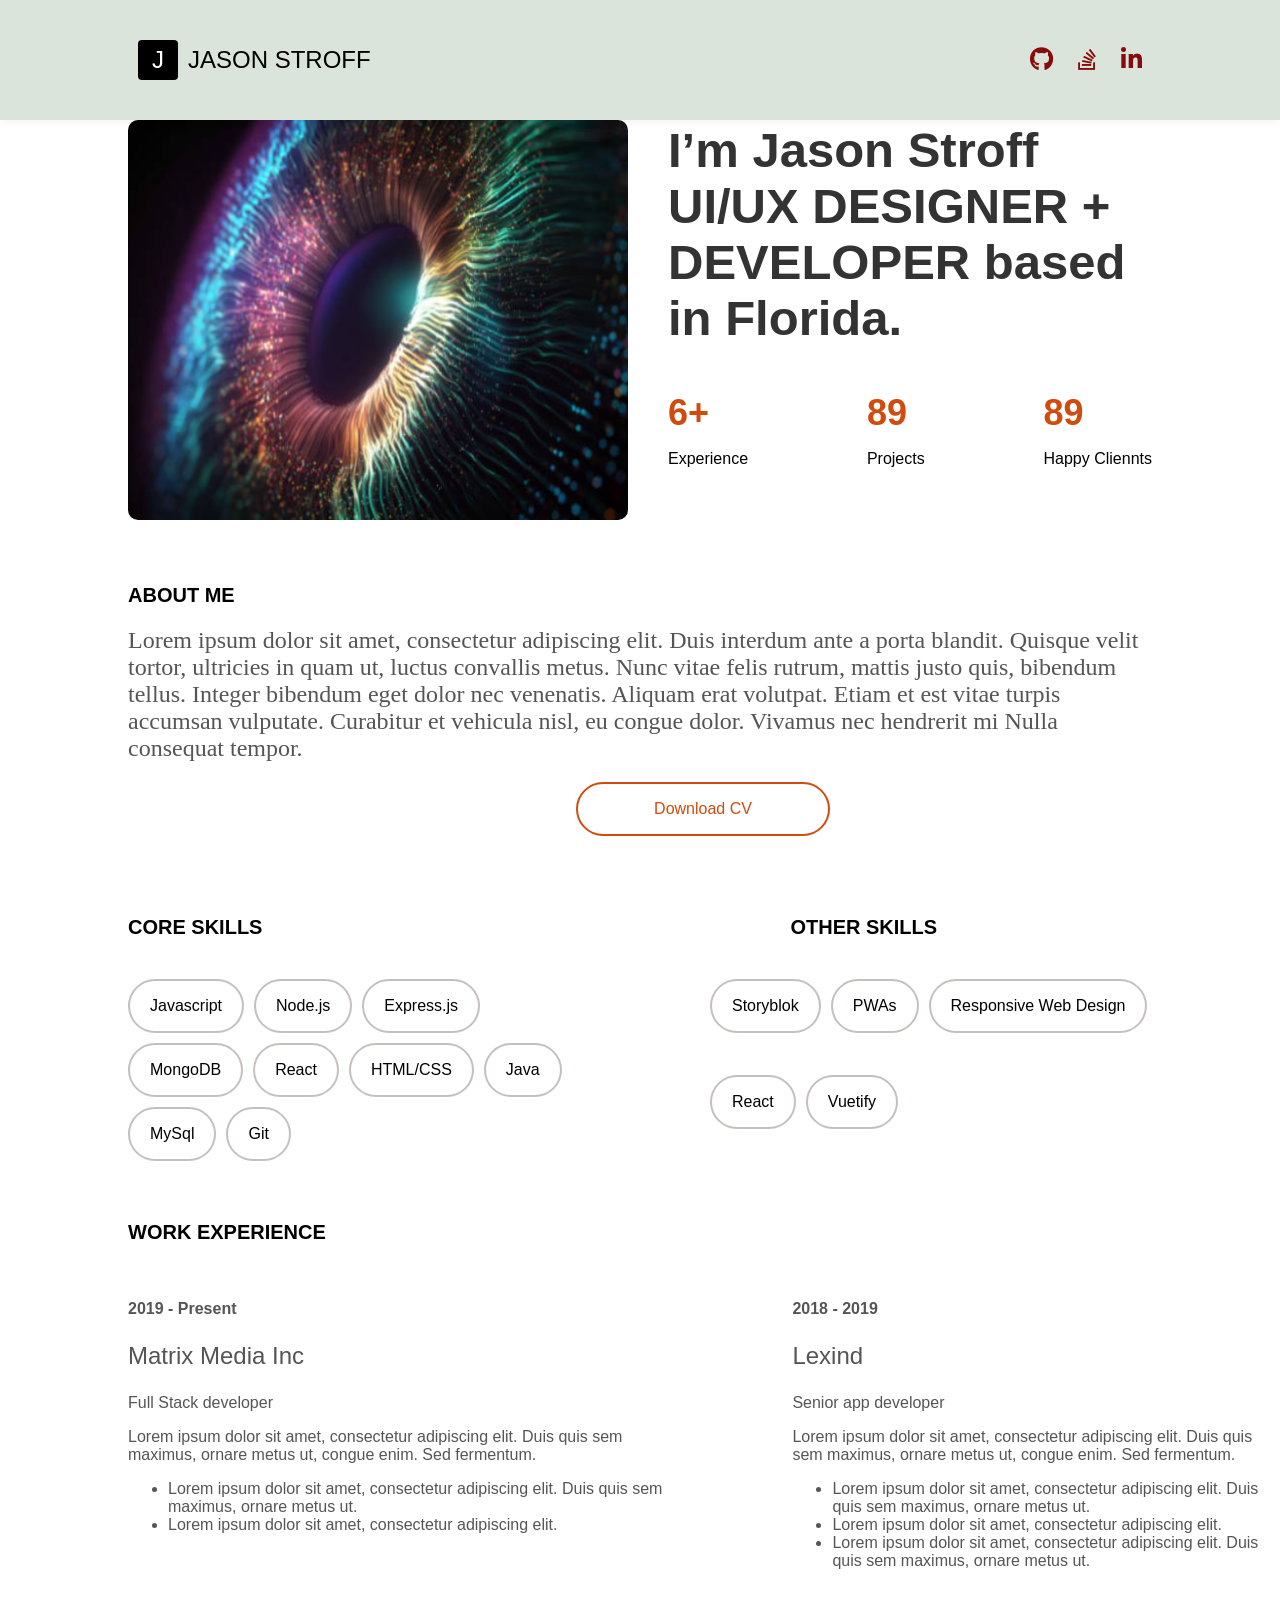
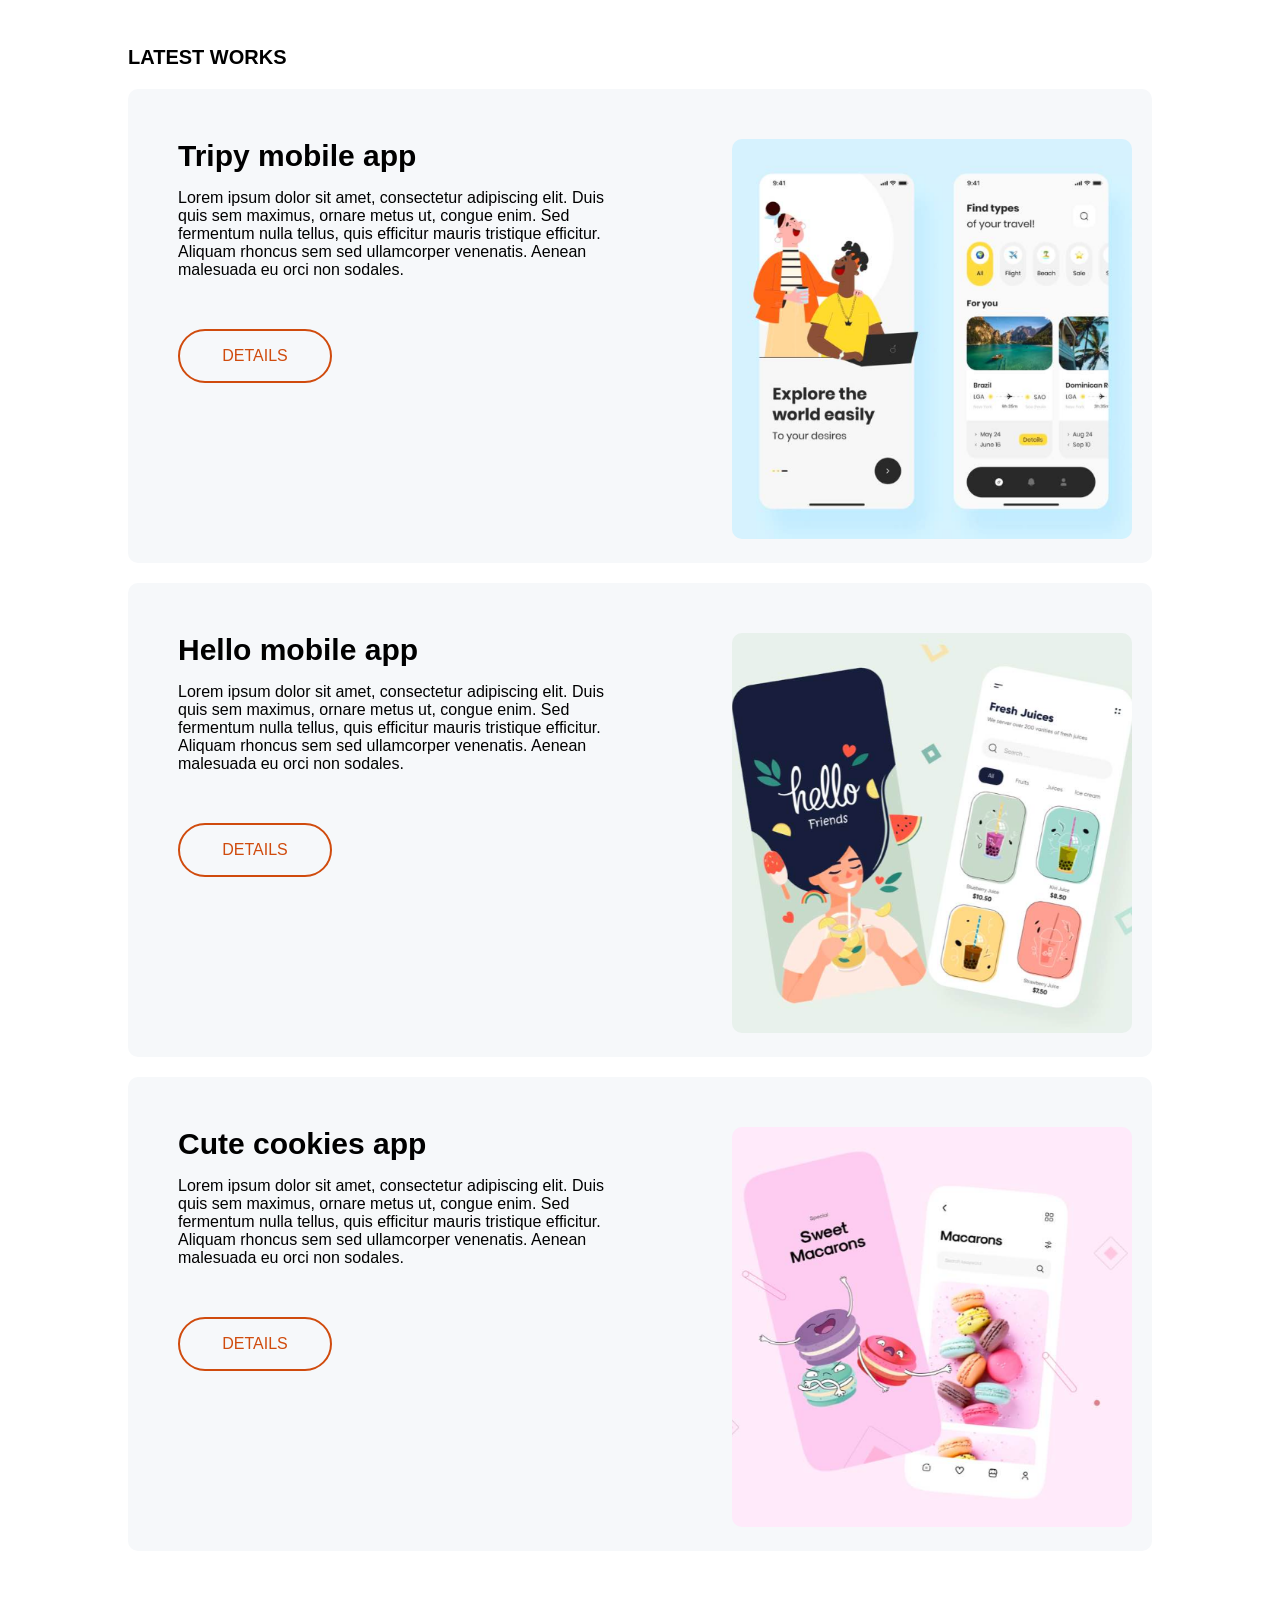
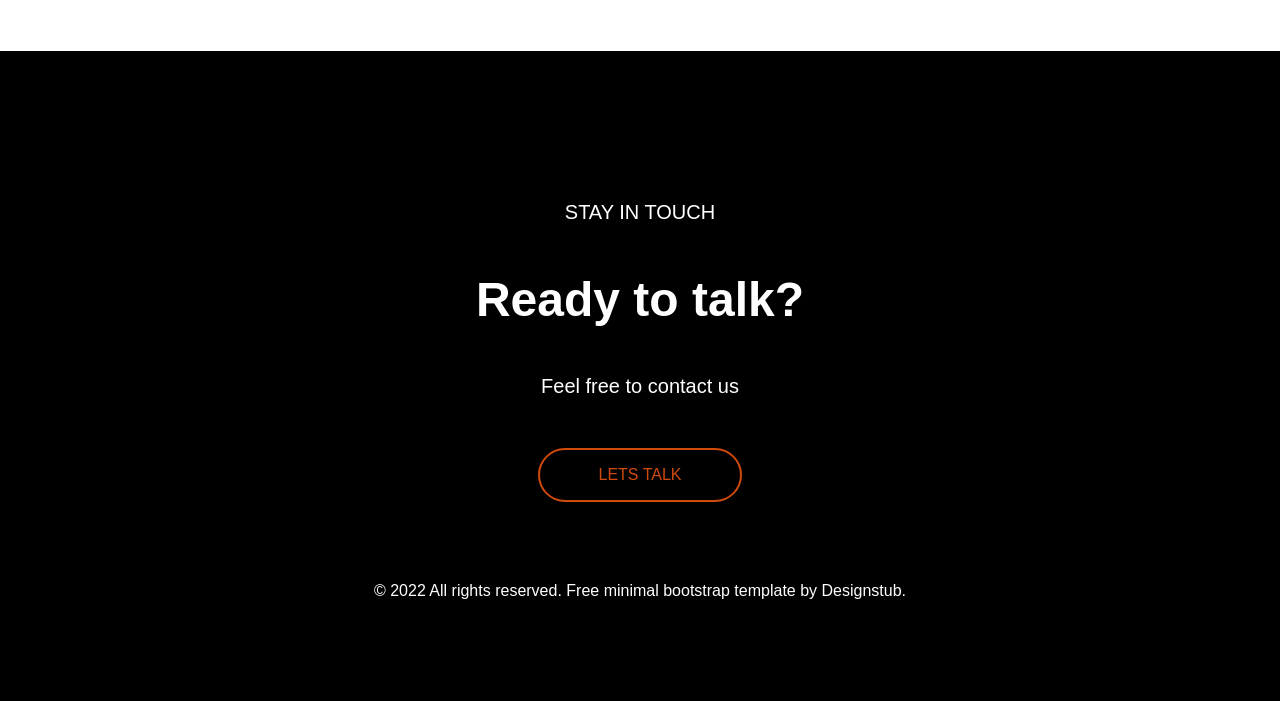
==== BT5/Exercise2/index.html @ 0fc591fa "feat: add BT5" ====
<!doctype html>
<html lang="en">
  <head>
    <meta charset="UTF-8" />
    <meta name="viewport" content="width=device-width, initial-scale=1.0" />
    <title>Profile</title>
    <link rel="stylesheet" href="style.css" />
    <link
      rel="stylesheet"
      href="https://cdnjs.cloudflare.com/ajax/libs/font-awesome/6.0.0/css/all.min.css"
    />
  </head>
  <body>
    <header class="top-head">
      <div class="container">
        <a href="index.html" class="logo"><span>J</span>JASON STROFF</a>
        <ul>
          <li>
            <a href="index.html"><i class="fa-brands fa-github"></i></a>
          </li>
          <li>
            <a href="index.html"><i class="fa-brands fa-stack-overflow"></i></a>
          </li>
          <li>
            <a href="index.html"><i class="fa-brands fa-linkedin-in"></i></a>
          </li>
        </ul>
      </div>
    </header>

    <div class="box1">
      <div>
        <img src="img.png" alt="Profile Picture" class="box1-img" />
      </div>
      <div class="box1-content">
        <h1>I’m Jason Stroff UI/UX DESIGNER + DEVELOPER based in Florida.</h1>
        <div class="box1-content-info">
          <div>
            <p class="box1-content-info-number">6+</p>
            <p>Experience</p>
          </div>
          <div>
            <p class="box1-content-info-number">89</p>
            <p>Projects</p>
          </div>
          <div>
            <p class="box1-content-info-number">89</p>
            <p>Happy Cliennts</p>
          </div>
        </div>
      </div>
    </div>

    <h3 class="title">ABOUT ME</h3>
    <p class="about-me">
      Lorem ipsum dolor sit amet, consectetur adipiscing elit. Duis interdum
      ante a porta blandit. Quisque velit tortor, ultricies in quam ut, luctus
      convallis metus. Nunc vitae felis rutrum, mattis justo quis, bibendum
      tellus. Integer bibendum eget dolor nec venenatis. Aliquam erat volutpat.
      Etiam et est vitae turpis accumsan vulputate. Curabitur et vehicula nisl,
      eu congue dolor. Vivamus nec hendrerit mi Nulla consequat tempor.
    </p>

    <a href="index.html" class="btn-download">Download CV</a>

    <div class="skills">
      <h3 class="title">CORE SKILLS</h3>
      <h3 class="title">OTHER SKILLS</h3>
    </div>
    <div class="box2">
      <div class="box2-core-skills">
        <div class="btn-skill">Javascript</div>
        <div class="btn-skill">Node.js</div>
        <div class="btn-skill">Express.js</div>
        <div class="btn-skill">MongoDB</div>
        <div class="btn-skill">React</div>
        <div class="btn-skill">HTML/CSS</div>
        <div class="btn-skill">Java</div>
        <div class="btn-skill">MySql</div>
        <div class="btn-skill">Git</div>
      </div>
      <div class="box2-other-skills">
        <div class="btn-skill">Storyblok</div>
        <div class="btn-skill">PWAs</div>
        <div class="btn-skill">Responsive Web Design</div>
        <div class="btn-skill">React</div>
        <div class="btn-skill">Vuetify</div>
      </div>
    </div>

    <h3 class="title">WORK EXPERIENCE</h3>

    <div class="box3">
      <div class="box3-box1">
        <p><b>2019 - Present</b></p>
        <p style="font-size: 24px">Matrix Media Inc</p>
        <p>Full Stack developer</p>
        <p>
          Lorem ipsum dolor sit amet, consectetur adipiscing elit. Duis quis sem
          maximus, ornare metus ut, congue enim. Sed fermentum.
        </p>
        <ul>
          <li>
            Lorem ipsum dolor sit amet, consectetur adipiscing elit. Duis quis
            sem maximus, ornare metus ut.
          </li>
          <li>Lorem ipsum dolor sit amet, consectetur adipiscing elit.</li>
        </ul>
      </div>
      <div class="box3-box2">
        <p><b>2018 - 2019</b></p>
        <p style="font-size: 24px">Lexind</p>
        <p>Senior app developer</p>
        <p>
          Lorem ipsum dolor sit amet, consectetur adipiscing elit. Duis quis sem
          maximus, ornare metus ut, congue enim. Sed fermentum.
        </p>
        <ul>
          <li>
            Lorem ipsum dolor sit amet, consectetur adipiscing elit. Duis quis
            sem maximus, ornare metus ut.
          </li>
          <li>Lorem ipsum dolor sit amet, consectetur adipiscing elit.</li>
          <li>
            Lorem ipsum dolor sit amet, consectetur adipiscing elit. Duis quis
            sem maximus, ornare metus ut.
          </li>
        </ul>
      </div>
    </div>

    <h3 class="title">LATEST WORKS</h3>

    <div class="box4">
      <div class="box4-left">
        <b style="font-size: 30px">Tripy mobile app</b>
        <p>
          Lorem ipsum dolor sit amet, consectetur adipiscing elit. Duis quis sem
          maximus, ornare metus ut, congue enim. Sed fermentum nulla tellus,
          quis efficitur mauris tristique efficitur. Aliquam rhoncus sem sed
          ullamcorper venenatis. Aenean malesuada eu orci non sodales.
        </p>
        <a href="#" class="btn-details">DETAILS</a>
      </div>
      <div class="box4-right">
        <img src="img1.png" alt="Tripy mobile app" class="box4-right-img" />
      </div>
    </div>
    <div class="box4">
      <div class="box4-left">
        <b style="font-size: 30px">Hello mobile app</b>
        <p>
          Lorem ipsum dolor sit amet, consectetur adipiscing elit. Duis quis sem
          maximus, ornare metus ut, congue enim. Sed fermentum nulla tellus,
          quis efficitur mauris tristique efficitur. Aliquam rhoncus sem sed
          ullamcorper venenatis. Aenean malesuada eu orci non sodales.
        </p>
        <a href="#" class="btn-details">DETAILS</a>
      </div>
      <div class="box4-right">
        <img src="img2.png" alt="Tripy mobile app" class="box4-right-img" />
      </div>
    </div>
    <div class="box4">
      <div class="box4-left">
        <b style="font-size: 30px">Cute cookies app</b>
        <p>
          Lorem ipsum dolor sit amet, consectetur adipiscing elit. Duis quis sem
          maximus, ornare metus ut, congue enim. Sed fermentum nulla tellus,
          quis efficitur mauris tristique efficitur. Aliquam rhoncus sem sed
          ullamcorper venenatis. Aenean malesuada eu orci non sodales.
        </p>
        <a href="#" class="btn-details">DETAILS</a>
      </div>
      <div class="box4-right">
        <img src="img3.png" alt="Tripy mobile app" class="box4-right-img" />
      </div>
    </div>
    
    <footer class="footer">
      <p style="font-size: 20px; padding-top: 150px">STAY IN TOUCH</p>
      <p style="font-size: 48px; font-weight: bold">Ready to talk?</p>
      <p style="font-size: 20px">Feel free to contact us</p>
      <a href="#" class="btn-footer">LETS TALK</a>
      <p>© 2022 All rights reserved. Free minimal bootstrap template by Designstub.</p>
    </footer>
  </body>
</html>
---- BT5/Exercise2/style.css ----
body{
    background-color: #fff;
    font-family: Arial, sans-serif;
    margin: 0;
    padding: 0px;   
    
}

.top-head{
    padding: 20px 10%  ;
    text-align: center;
    background-color: #dbe4db;
    box-shadow: 0 2px 10px rgba(28, 21, 12, 0.05);
    position: sticky;
    top: 0;
}

.container{
    display: flex;
    justify-content: space-between;
    align-items: center;
    margin: 10px;
}

.container a span{
    display: inline-block;
    width: 40px;
    height: 40px;
    background-color: #000;
    color: #fff;
    border-radius: 10%;
    text-align: center;
    line-height: 40px;
    margin-right: 10px;
}

.container a{
    text-decoration: none;
    color: #000;
    font-size: 24px;
}

.container ul{
    list-style: none;
    display: flex;
    gap: 25px;
    
}

.container ul li a{
    color: rgb(136, 11, 11);
    font-size: 24px;
}

.box1{
    display: flex;
    justify-content: space-between;
    align-items: center;
    gap: 40px;
    margin: 0 10%;
}

.box1-img{
    width: 500px;
    height: 400px;
    border-radius: 10px;
}

.box1-content{
    display: flex;
    flex-direction: column;
    gap: 10px;
    width: 550px;
    height: 400px;
}
.box1-content h1{
    font-size: 49px;
    color: #333;
    margin: 0;
}

.box1-content-info{
    display: flex;
    gap: 20px;
    justify-content: space-between;
}
.box1-content-info-number{
    font-size: 36px;
    font-weight: bold;
    color: rgb(208, 75, 13);
    margin-bottom: 0;
}

.title{
    margin-top: 60px;
    margin-left: 10%;
    font-size: 20px;
}

.about-me{
    margin: 15px 10%;
    font-size: 24px;
    font-family: 'Times New Roman', Times, serif;
    font-weight:  100;
    color: #555;
}
.btn-download{
    display: block;
    width: 250px;
    height: 50px;
    color: #fff;
    text-align: center;
    line-height: 50px;
    text-decoration: none;
    margin: 20px 45%;
    border: 2px solid rgb(208, 75, 13);
    border-radius: 30px;
    color: rgb(208, 75, 13);
}

.btn-download:hover{
    background-color: rgb(208, 75, 13);
    color: #fff;
    cursor: pointer;
}

.skills{
    display: flex;
    justify-content: flex-start;
    align-items: center;
    gap: 400px;
}

.box2{
    display: flex;
    margin: 20px 10%;
}

.box2-core-skills, .box2-other-skills{
    display: flex;
    flex-wrap: wrap;
    gap: 10px;
    width: 600px;
}

.box2-other-skills{
    margin-left: 140px;
}


.btn-skill{
    border: 2px solid rgb(197, 192, 191);
    width: auto;
    height: 50px;
    text-align: center;
    line-height: 50px;
    border-radius: 30px;
    padding: 0 20px;
}

.box3{
    display: flex;
    flex-direction: row;

}

.box3-box1{
    width: 550px;
    margin: 20px 10%;
}
.box3-box2{
    width: 500px;
    margin-top: 20px;
}

.box3 p, .box3 ul {
    color: #555;
}

.box4{
    display: flex;
    margin: 20px 10%;
    background-color: #F6F8FA;
    border-radius: 10px;
}

.box4-left{
    margin: 50px;
    width: 600px;
    height: auto;
}

.box4-right{
    margin: 50px 20px 20px 50px;
}
.box4-right-img{
    width: 400px;
    height: 400px;
    object-fit: cover;
    border-radius: 10px;
}

.btn-details{
    display: block;
    width: 150px;
    height: 50px;
    border: 2px solid rgb(208, 75, 13);
    border-radius: 30px;
    text-align: center;
    line-height: 50px;
    text-decoration: none;
    margin: 50px 0;
    color: rgb(208, 75, 13);
}

.btn-details:hover{
    background-color: rgb(208, 75, 13);
    color: #fff;
    cursor: pointer;
}

.footer{
    height: 650px;
    background-color: #dbe4db;
    text-align: center;
    margin-top: 100px;
    color:#fff;
    background-color: black;
}

.btn-footer{
    display: block;
    text-decoration: none;
    color: rgb(208, 75, 13);
    width: 200px;
    height: 50px;
    line-height: 50px;
    border: 2px solid rgb(208, 75, 13);
    border-radius: 30px;
    margin: 0 auto;
    margin-top: 50px;
    margin-bottom: 80px;
}   
.btn-footer:hover{
    background-color: rgb(208, 75, 13);
    color: #fff;
    cursor: pointer;
}
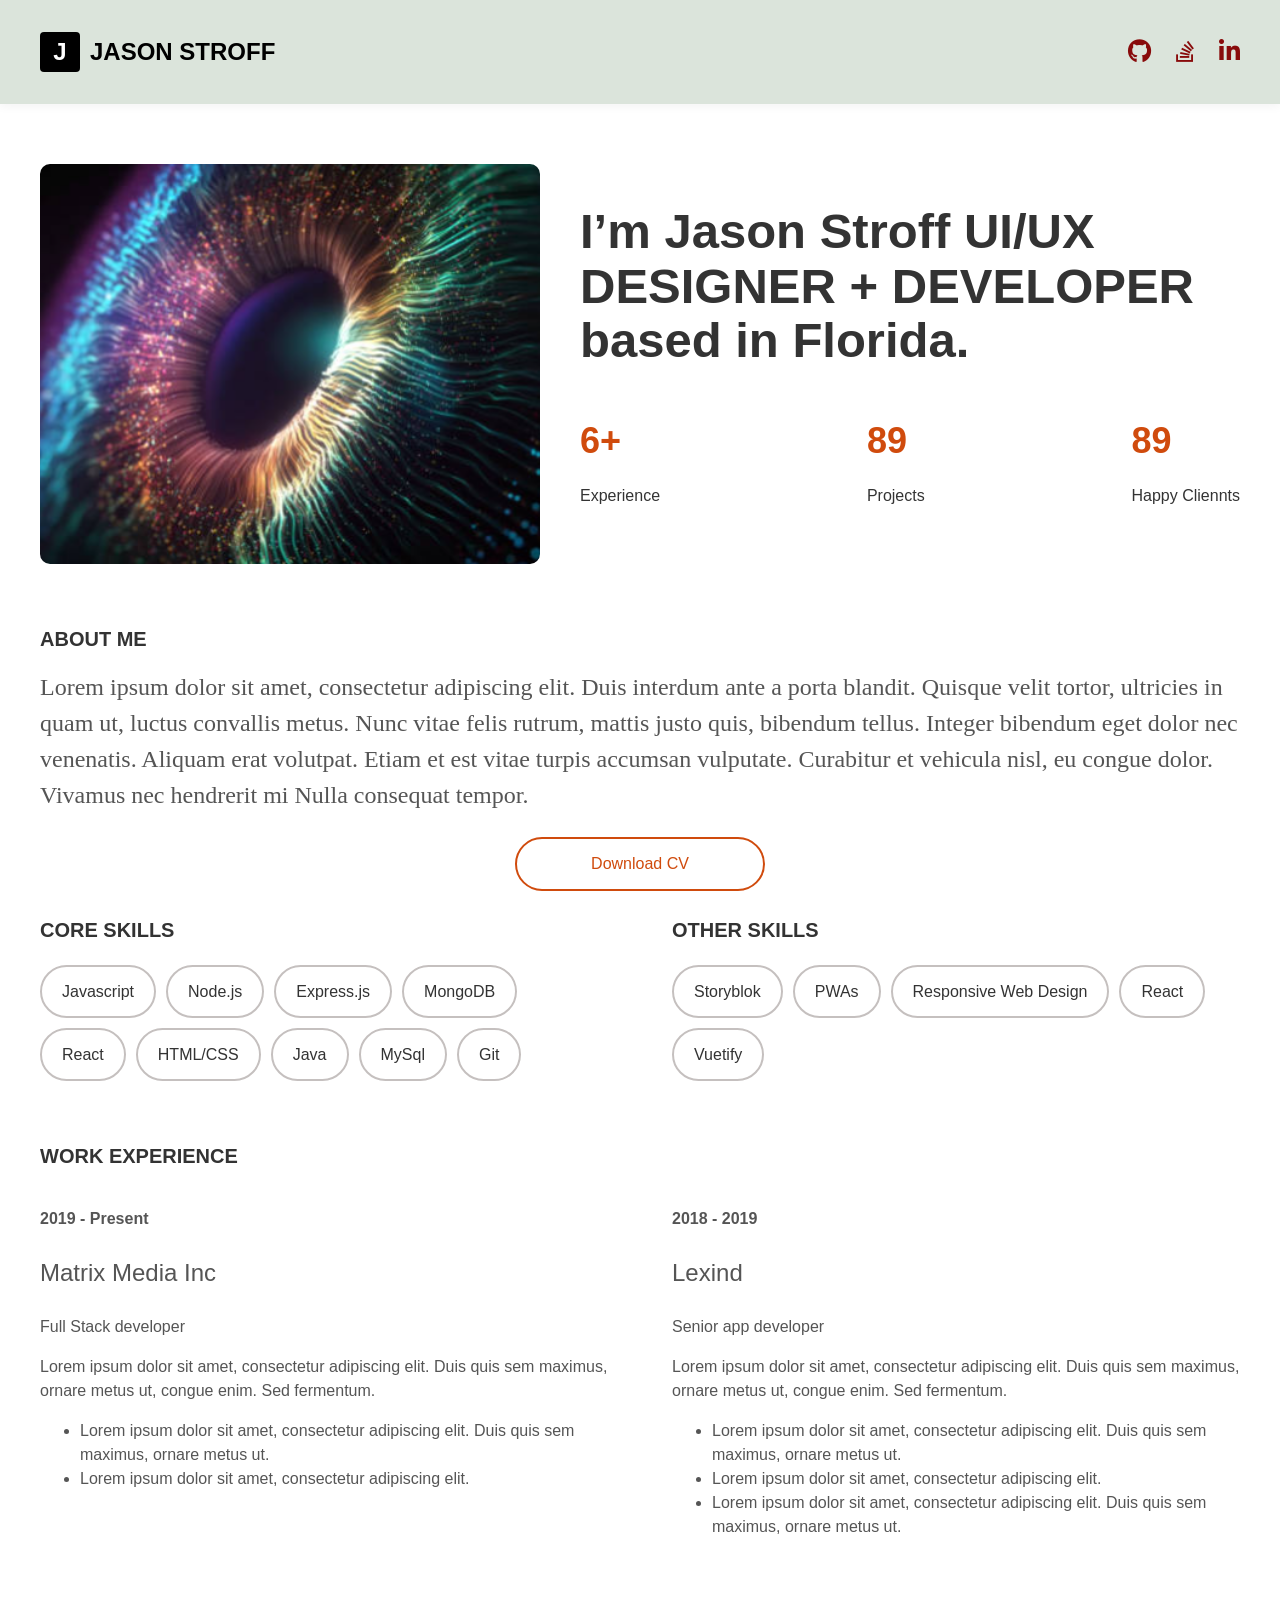
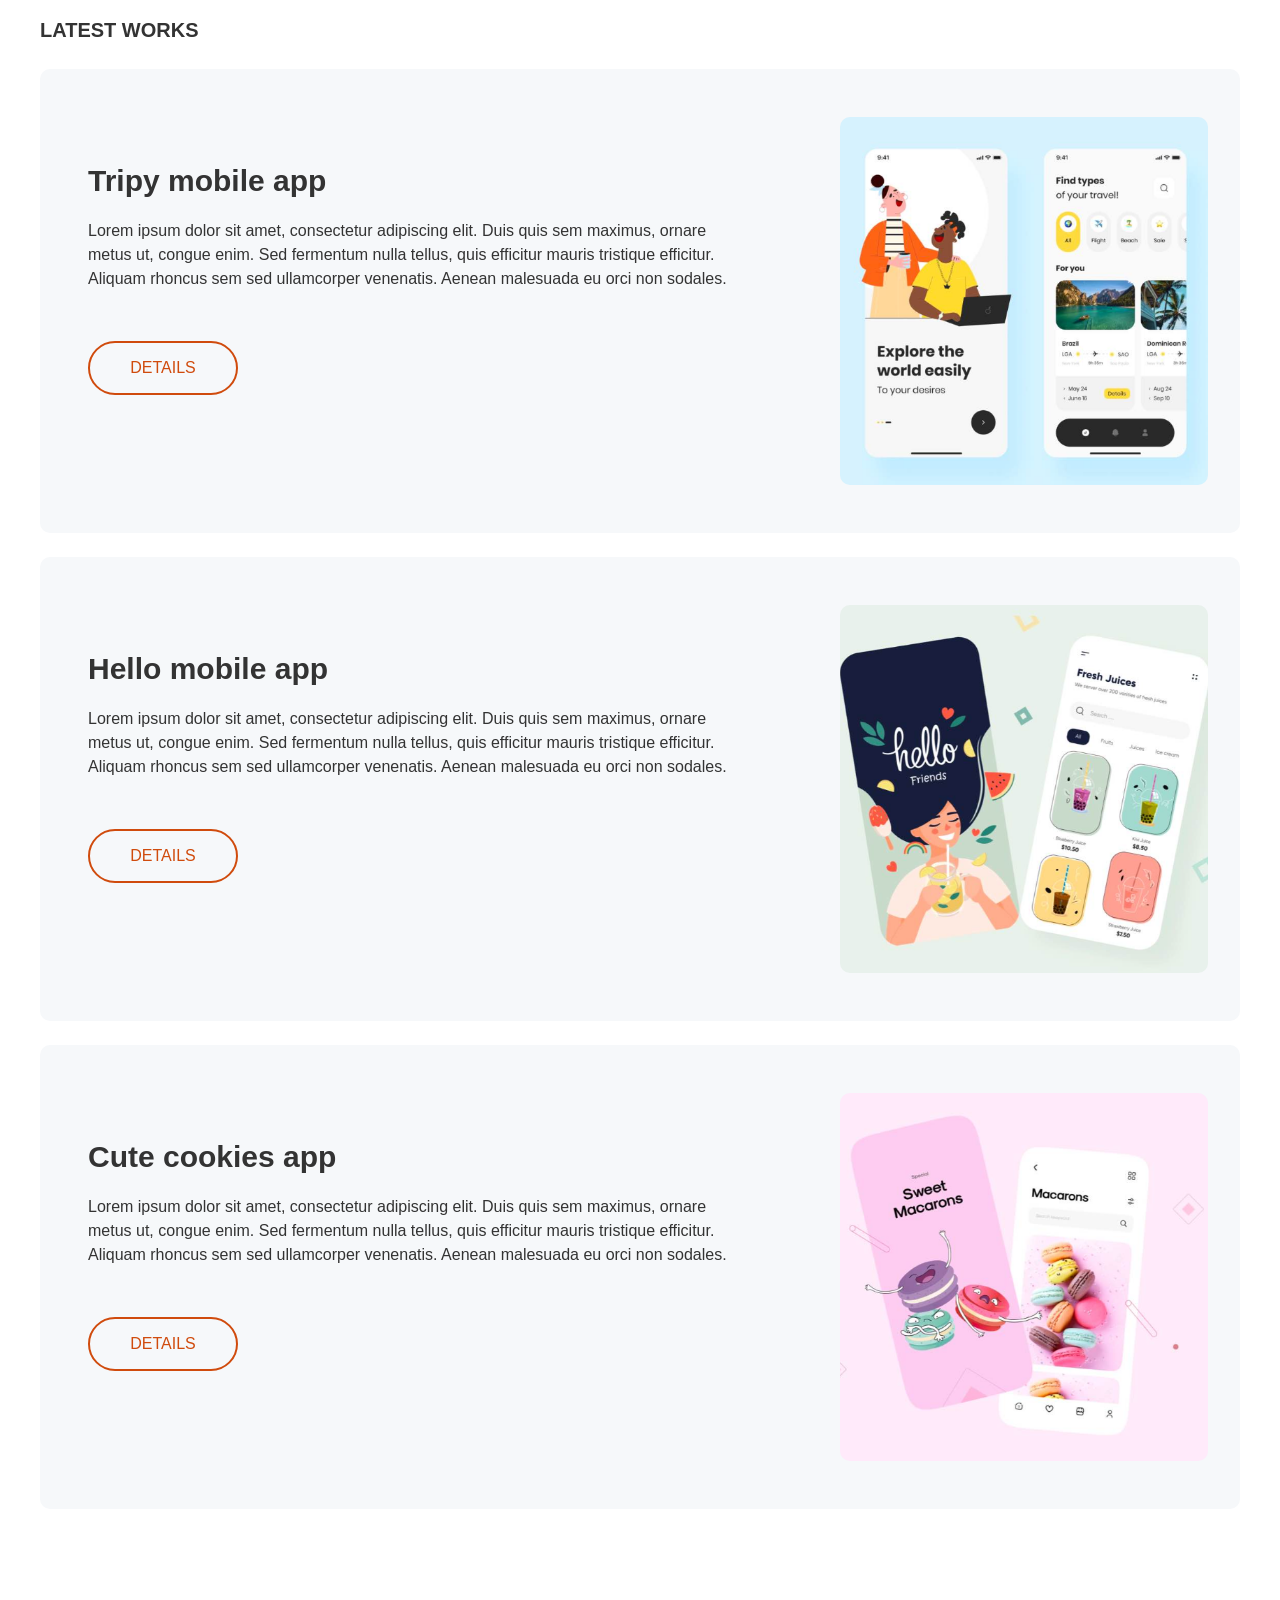
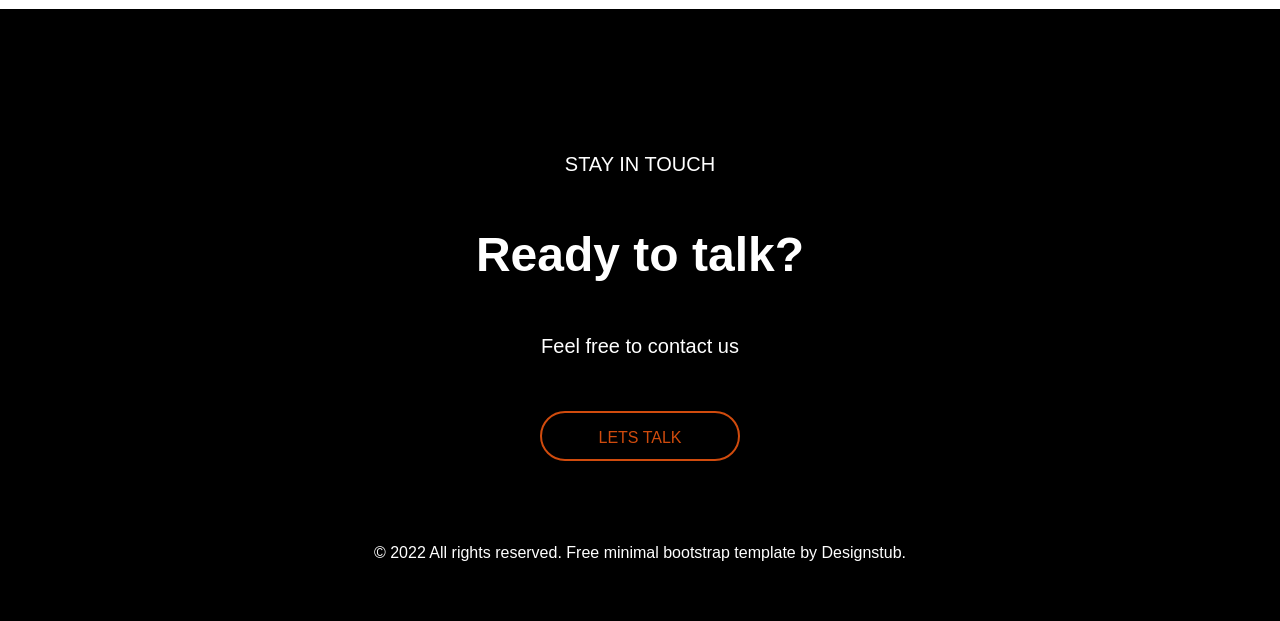
==== commit 2a7ae78e: "feat: responsive" ====
--- a/BT5/Exercise2/index.html
+++ b/BT5/Exercise2/index.html
@@ -13,7 +13,9 @@
   <body>
     <header class="top-head">
       <div class="container">
-        <a href="index.html" class="logo"><span>J</span>JASON STROFF</a>
+        <a href="index.html" class="logo"
+          ><span>J</span>JASON STROFF</a
+        >
         <ul>
           <li>
             <a href="index.html"><i class="fa-brands fa-github"></i></a>
@@ -63,28 +65,30 @@
 
     <a href="index.html" class="btn-download">Download CV</a>
 
-    <div class="skills">
-      <h3 class="title">CORE SKILLS</h3>
-      <h3 class="title">OTHER SKILLS</h3>
-    </div>
     <div class="box2">
-      <div class="box2-core-skills">
-        <div class="btn-skill">Javascript</div>
-        <div class="btn-skill">Node.js</div>
-        <div class="btn-skill">Express.js</div>
-        <div class="btn-skill">MongoDB</div>
-        <div class="btn-skill">React</div>
-        <div class="btn-skill">HTML/CSS</div>
-        <div class="btn-skill">Java</div>
-        <div class="btn-skill">MySql</div>
-        <div class="btn-skill">Git</div>
+      <div class="box2-column">
+        <h3 class="title">CORE SKILLS</h3>
+        <div class="box2-core-skills">
+          <div class="btn-skill">Javascript</div>
+          <div class="btn-skill">Node.js</div>
+          <div class="btn-skill">Express.js</div>
+          <div class="btn-skill">MongoDB</div>
+          <div class="btn-skill">React</div>
+          <div class="btn-skill">HTML/CSS</div>
+          <div class="btn-skill">Java</div>
+          <div class="btn-skill">MySql</div>
+          <div class="btn-skill">Git</div>
+        </div>
       </div>
-      <div class="box2-other-skills">
-        <div class="btn-skill">Storyblok</div>
-        <div class="btn-skill">PWAs</div>
-        <div class="btn-skill">Responsive Web Design</div>
-        <div class="btn-skill">React</div>
-        <div class="btn-skill">Vuetify</div>
+      <div class="box2-column">
+        <h3 class="title">OTHER SKILLS</h3>
+        <div class="box2-other-skills">
+          <div class="btn-skill">Storyblok</div>
+          <div class="btn-skill">PWAs</div>
+          <div class="btn-skill">Responsive Web Design</div>
+          <div class="btn-skill">React</div>
+          <div class="btn-skill">Vuetify</div>
+        </div>
       </div>
     </div>
 
@@ -176,13 +180,17 @@
         <img src="img3.png" alt="Tripy mobile app" class="box4-right-img" />
       </div>
     </div>
-    
+
     <footer class="footer">
       <p style="font-size: 20px; padding-top: 150px">STAY IN TOUCH</p>
       <p style="font-size: 48px; font-weight: bold">Ready to talk?</p>
       <p style="font-size: 20px">Feel free to contact us</p>
       <a href="#" class="btn-footer">LETS TALK</a>
-      <p>© 2022 All rights reserved. Free minimal bootstrap template by Designstub.</p>
+      <p>
+        © 2022 All rights reserved. Free minimal bootstrap template by
+        Designstub.
+      </p>
     </footer>
+    <script src="script.js"></script>
   </body>
 </html>
--- a/BT5/Exercise2/style.css
+++ b/BT5/Exercise2/style.css
@@ -1,248 +1,500 @@
-body{
-    background-color: #fff;
-    font-family: Arial, sans-serif;
-    margin: 0;
-    padding: 0px;   
-    
-}
-
-.top-head{
-    padding: 20px 10%  ;
-    text-align: center;
-    background-color: #dbe4db;
-    box-shadow: 0 2px 10px rgba(28, 21, 12, 0.05);
-    position: sticky;
-    top: 0;
-}
-
-.container{
-    display: flex;
-    justify-content: space-between;
-    align-items: center;
-    margin: 10px;
-}
-
-.container a span{
-    display: inline-block;
-    width: 40px;
-    height: 40px;
-    background-color: #000;
-    color: #fff;
-    border-radius: 10%;
-    text-align: center;
-    line-height: 40px;
-    margin-right: 10px;
-}
-
-.container a{
-    text-decoration: none;
-    color: #000;
-    font-size: 24px;
-}
-
-.container ul{
-    list-style: none;
-    display: flex;
-    gap: 25px;
-    
-}
-
-.container ul li a{
-    color: rgb(136, 11, 11);
-    font-size: 24px;
-}
-
-.box1{
-    display: flex;
-    justify-content: space-between;
-    align-items: center;
+
+* {
+  box-sizing: border-box;
+}
+
+body {
+  background-color: #fff;
+  font-family: Arial, sans-serif;
+  margin: 0;
+  padding: 0;
+  color: #333;
+  line-height: 1.5;
+}
+
+img {
+  display: block;
+  max-width: 100%;
+}
+
+
+.top-head {
+  padding: 32px 24px;
+  text-align: center;
+  background-color: #dbe4db;
+  box-shadow: 0 2px 10px rgba(28, 21, 12, 0.05);
+  position: sticky;
+  top: 0;
+  z-index: 10;
+  transition: box-shadow 0.3s ease, padding 0.3s ease;
+}
+
+.top-head.scrolled {
+  padding: 16px 24px;
+  box-shadow: 0 6px 20px rgba(28, 21, 12, 0.12);
+}
+
+.container {
+  display: flex;
+  justify-content: space-between;
+  align-items: center;
+  gap: 24px;
+  width: min(100%, 1200px);
+  margin: 0 auto;
+}
+
+.container a span {
+  display: inline-block;
+  width: 40px;
+  height: 40px;
+  background-color: #000;
+  color: #fff;
+  border-radius: 10%;
+  text-align: center;
+  line-height: 40px;
+  margin-right: 10px;
+}
+
+.container a {
+  text-decoration: none;
+  color: #000;
+  font-size: clamp(18px, 2.2vw, 24px);
+  font-weight: 700;
+}
+
+.container ul {
+  list-style: none;
+  display: flex;
+  gap: 25px;
+  margin: 0;
+  padding: 0;
+}
+
+.container ul li a {
+  color: rgb(136, 11, 11);
+  font-size: 24px;
+}
+
+.container ul li a :hover {
+  color: black;
+}
+
+
+.box1 {
+  display: flex;
+  justify-content: space-between;
+  align-items: center;
+  gap: 40px;
+  width: min(calc(100% - 48px), 1200px);
+  margin: 60px auto 0;
+}
+
+.box1-img {
+  width: min(42vw, 500px);
+  aspect-ratio: 5 / 4;
+  height: auto;
+  object-fit: cover;
+  border-radius: 10px;
+}
+
+.box1-content {
+  display: flex;
+  flex-direction: column;
+  gap: 10px;
+  flex: 1;
+  min-width: 0;
+  height: auto;
+}
+.box1-content h1 {
+  font-size: clamp(32px, 4vw, 49px);
+  line-height: 1.12;
+  color: #333;
+  margin: 0;
+}
+
+.box1-content-info {
+  display: flex;
+  gap: 20px;
+  justify-content: space-between;
+}
+.box1-content-info-number {
+  font-size: 36px;
+  font-weight: bold;
+  color: rgb(208, 75, 13);
+  margin-bottom: 0;
+}
+
+.title {
+  width: min(calc(100% - 48px), 1200px);
+  margin: 60px auto 15px;
+  font-size: 20px;
+}
+
+.about-me {
+  width: min(calc(100% - 48px), 1200px);
+  margin: 15px auto;
+  font-size: clamp(18px, 2vw, 24px);
+  font-family: "Times New Roman", Times, serif;
+  font-weight: 100;
+  color: #555;
+}
+.btn-download {
+  display: block;
+  width: min(250px, calc(100% - 48px));
+  min-height: 50px;
+  color: #fff;
+  text-align: center;
+  line-height: 50px;
+  text-decoration: none;
+  margin: 24px auto;
+  border: 2px solid rgb(208, 75, 13);
+  border-radius: 30px;
+  color: rgb(208, 75, 13);
+}
+
+.btn-download:hover {
+  background-color: rgb(208, 75, 13);
+  color: #fff;
+  cursor: pointer;
+}
+
+.skills {
+  display: flex;
+  justify-content: flex-start;
+  align-items: center;
+  gap: 400px;
+}
+
+.box2 {
+  display: flex;
+  gap: 64px;
+  width: min(calc(100% - 48px), 1200px);
+  margin: 20px auto;
+}
+
+.box2-column {
+  flex: 1;
+  min-width: 0;
+}
+
+.box2 .title {
+  width: auto;
+  margin: 0 0 20px;
+}
+
+.box2-core-skills,
+.box2-other-skills {
+  display: flex;
+  flex-wrap: wrap;
+  gap: 10px;
+  width: 100%;
+}
+
+.box2-other-skills {
+  margin-left: 0;
+}
+
+.btn-skill {
+  border: 2px solid rgb(197, 192, 191);
+  width: auto;
+  min-height: 50px;
+  text-align: center;
+  line-height: 1.2;
+  border-radius: 30px;
+  padding: 15px 20px;
+}
+
+.box3 {
+  display: flex;
+  flex-direction: row;
+  gap: 64px;
+  width: min(calc(100% - 48px), 1200px);
+  margin: 20px auto;
+}
+
+.box3-box1 {
+  flex: 1;
+  width: auto;
+  margin: 0;
+}
+.box3-box2 {
+  flex: 1;
+  width: auto;
+  margin-top: 0;
+}
+
+.box3 p,
+.box3 ul {
+  color: #555;
+}
+
+.box4 {
+  display: flex;
+  gap: 40px;
+  align-items: center;
+  width: min(calc(100% - 48px), 1200px);
+  margin: 24px auto;
+  background-color: #f6f8fa;
+  border-radius: 10px;
+  overflow: hidden;
+}
+
+.box4-left {
+  margin: 0;
+  padding: 48px;
+  flex: 1;
+  min-width: 0;
+  height: auto;
+}
+
+.box4-right {
+  margin: 0;
+  padding: 48px 32px 48px 0;
+  flex: 0 0 min(38%, 400px);
+}
+.box4-right-img {
+  width: 100%;
+  aspect-ratio: 1 / 1;
+  height: auto;
+  object-fit: cover;
+  border-radius: 10px;
+}
+
+.box4-left b {
+  font-size: clamp(24px, 3vw, 30px) !important;
+}
+
+.btn-details {
+  display: block;
+  width: 150px;
+  min-height: 50px;
+  border: 2px solid rgb(208, 75, 13);
+  border-radius: 30px;
+  text-align: center;
+  line-height: 50px;
+  text-decoration: none;
+  margin: 50px 0;
+  color: rgb(208, 75, 13);
+}
+
+.btn-details:hover {
+  background-color: rgb(208, 75, 13);
+  color: #fff;
+  cursor: pointer;
+}
+
+.footer {
+  min-height: 520px;
+  height: auto;
+  background-color: black;
+  text-align: center;
+  margin-top: 100px;
+  padding: 120px 24px 40px;
+  color: #fff;
+}
+
+.footer p {
+  max-width: 720px;
+  margin-left: auto;
+  margin-right: auto;
+}
+
+.footer p:first-child {
+  padding-top: 0 !important;
+}
+
+.footer p:nth-child(2) {
+  font-size: clamp(32px, 5vw, 48px) !important;
+  line-height: 1.15;
+}
+
+.btn-footer {
+  display: block;
+  text-decoration: none;
+  color: rgb(208, 75, 13);
+  width: 200px;
+  height: 50px;
+  line-height: 50px;
+  border: 2px solid rgb(208, 75, 13);
+  border-radius: 30px;
+  margin: 0 auto;
+  margin-top: 50px;
+  margin-bottom: 80px;
+}
+.btn-footer:hover {
+  background-color: rgb(208, 75, 13);
+  color: #fff;
+  cursor: pointer;
+}
+
+@media (max-width: 1024px) {
+  .box1,
+  .box2,
+  .box3,
+  .box4,
+  .title,
+  .about-me {
+    width: min(calc(100% - 40px), 920px);
+  }
+
+  .box1 {
+    gap: 32px;
+  }
+
+  .box1-img {
+    width: min(44vw, 420px);
+  }
+
+  .box2,
+  .box3 {
     gap: 40px;
-    margin: 0 10%;
-}
-
-.box1-img{
-    width: 500px;
-    height: 400px;
-    border-radius: 10px;
-}
-
-.box1-content{
-    display: flex;
+  }
+
+  .box4 {
+    gap: 24px;
+  }
+
+  .box4-left {
+    padding: 36px;
+  }
+
+  .box4-right {
+    padding: 36px 28px 36px 0;
+  }
+}
+
+@media (max-width: 768px) {
+  .top-head {
+    padding: 14px 20px;
+  }
+
+  .container {
+    flex-wrap: wrap;
+    justify-content: center;
+  }
+
+  .container ul {
+    gap: 18px;
+  }
+
+  .box1 {
     flex-direction: column;
-    gap: 10px;
-    width: 550px;
-    height: 400px;
-}
-.box1-content h1{
-    font-size: 49px;
-    color: #333;
-    margin: 0;
-}
-
-.box1-content-info{
-    display: flex;
-    gap: 20px;
-    justify-content: space-between;
-}
-.box1-content-info-number{
-    font-size: 36px;
-    font-weight: bold;
-    color: rgb(208, 75, 13);
-    margin-bottom: 0;
-}
-
-.title{
-    margin-top: 60px;
-    margin-left: 10%;
-    font-size: 20px;
-}
-
-.about-me{
-    margin: 15px 10%;
-    font-size: 24px;
-    font-family: 'Times New Roman', Times, serif;
-    font-weight:  100;
-    color: #555;
-}
-.btn-download{
-    display: block;
-    width: 250px;
-    height: 50px;
-    color: #fff;
-    text-align: center;
-    line-height: 50px;
-    text-decoration: none;
-    margin: 20px 45%;
-    border: 2px solid rgb(208, 75, 13);
-    border-radius: 30px;
-    color: rgb(208, 75, 13);
-}
-
-.btn-download:hover{
-    background-color: rgb(208, 75, 13);
-    color: #fff;
-    cursor: pointer;
-}
-
-.skills{
-    display: flex;
+    align-items: flex-start;
+    margin-top: 40px;
+  }
+
+  .box1-img {
+    width: 100%;
+    max-height: 460px;
+  }
+
+  .box1-content-info {
     justify-content: flex-start;
-    align-items: center;
-    gap: 400px;
-}
-
-.box2{
-    display: flex;
-    margin: 20px 10%;
-}
-
-.box2-core-skills, .box2-other-skills{
-    display: flex;
     flex-wrap: wrap;
-    gap: 10px;
-    width: 600px;
-}
-
-.box2-other-skills{
-    margin-left: 140px;
-}
-
-
-.btn-skill{
-    border: 2px solid rgb(197, 192, 191);
-    width: auto;
-    height: 50px;
-    text-align: center;
-    line-height: 50px;
-    border-radius: 30px;
-    padding: 0 20px;
-}
-
-.box3{
-    display: flex;
-    flex-direction: row;
-
-}
-
-.box3-box1{
-    width: 550px;
-    margin: 20px 10%;
-}
-.box3-box2{
-    width: 500px;
-    margin-top: 20px;
-}
-
-.box3 p, .box3 ul {
-    color: #555;
-}
-
-.box4{
-    display: flex;
-    margin: 20px 10%;
-    background-color: #F6F8FA;
-    border-radius: 10px;
-}
-
-.box4-left{
-    margin: 50px;
-    width: 600px;
-    height: auto;
-}
-
-.box4-right{
-    margin: 50px 20px 20px 50px;
-}
-.box4-right-img{
-    width: 400px;
-    height: 400px;
-    object-fit: cover;
-    border-radius: 10px;
-}
-
-.btn-details{
-    display: block;
-    width: 150px;
-    height: 50px;
-    border: 2px solid rgb(208, 75, 13);
-    border-radius: 30px;
-    text-align: center;
-    line-height: 50px;
-    text-decoration: none;
-    margin: 50px 0;
-    color: rgb(208, 75, 13);
-}
-
-.btn-details:hover{
-    background-color: rgb(208, 75, 13);
-    color: #fff;
-    cursor: pointer;
-}
-
-.footer{
-    height: 650px;
-    background-color: #dbe4db;
-    text-align: center;
-    margin-top: 100px;
-    color:#fff;
-    background-color: black;
-}
-
-.btn-footer{
-    display: block;
-    text-decoration: none;
-    color: rgb(208, 75, 13);
-    width: 200px;
-    height: 50px;
-    line-height: 50px;
-    border: 2px solid rgb(208, 75, 13);
-    border-radius: 30px;
-    margin: 0 auto;
-    margin-top: 50px;
-    margin-bottom: 80px;
-}   
-.btn-footer:hover{
-    background-color: rgb(208, 75, 13);
-    color: #fff;
-    cursor: pointer;
-}+  }
+
+  .box1-content-info > div {
+    flex: 1 1 140px;
+  }
+
+  .box2,
+  .box3,
+  .box4 {
+    flex-direction: column;
+  }
+
+  .box4 {
+    align-items: stretch;
+  }
+
+  .box4-left {
+    padding: 32px 32px 0;
+  }
+
+  .box4-right {
+    padding: 0 32px 32px;
+    flex-basis: auto;
+  }
+
+  .btn-details {
+    margin: 32px 0;
+  }
+
+  .footer {
+    margin-top: 72px;
+    padding-top: 88px;
+  }
+}
+
+@media (max-width: 480px) {
+  .top-head {
+    padding: 12px 16px;
+  }
+
+  .container {
+    gap: 14px;
+  }
+
+  .container a span {
+    width: 34px;
+    height: 34px;
+    line-height: 34px;
+    margin-right: 8px;
+  }
+
+  .container ul li a {
+    font-size: 22px;
+  }
+
+  .box1,
+  .box2,
+  .box3,
+  .box4,
+  .title,
+  .about-me {
+    width: calc(100% - 28px);
+  }
+
+  .box1 {
+    margin-top: 28px;
+    gap: 24px;
+  }
+
+  .box1-content h1 {
+    font-size: 30px;
+  }
+
+  .box1-content-info {
+    gap: 12px;
+  }
+
+  .box1-content-info-number {
+    font-size: 30px;
+  }
+
+  .title {
+    margin-top: 44px;
+  }
+
+  .btn-skill {
+    width: 100%;
+  }
+
+  .box4-left {
+    padding: 24px 20px 0;
+  }
+
+  .box4-right {
+    padding: 0 20px 24px;
+  }
+
+  .btn-details,
+  .btn-footer {
+    width: 100%;
+  }
+
+  .footer {
+    min-height: 0;
+    padding: 72px 16px 32px;
+  }
+}
